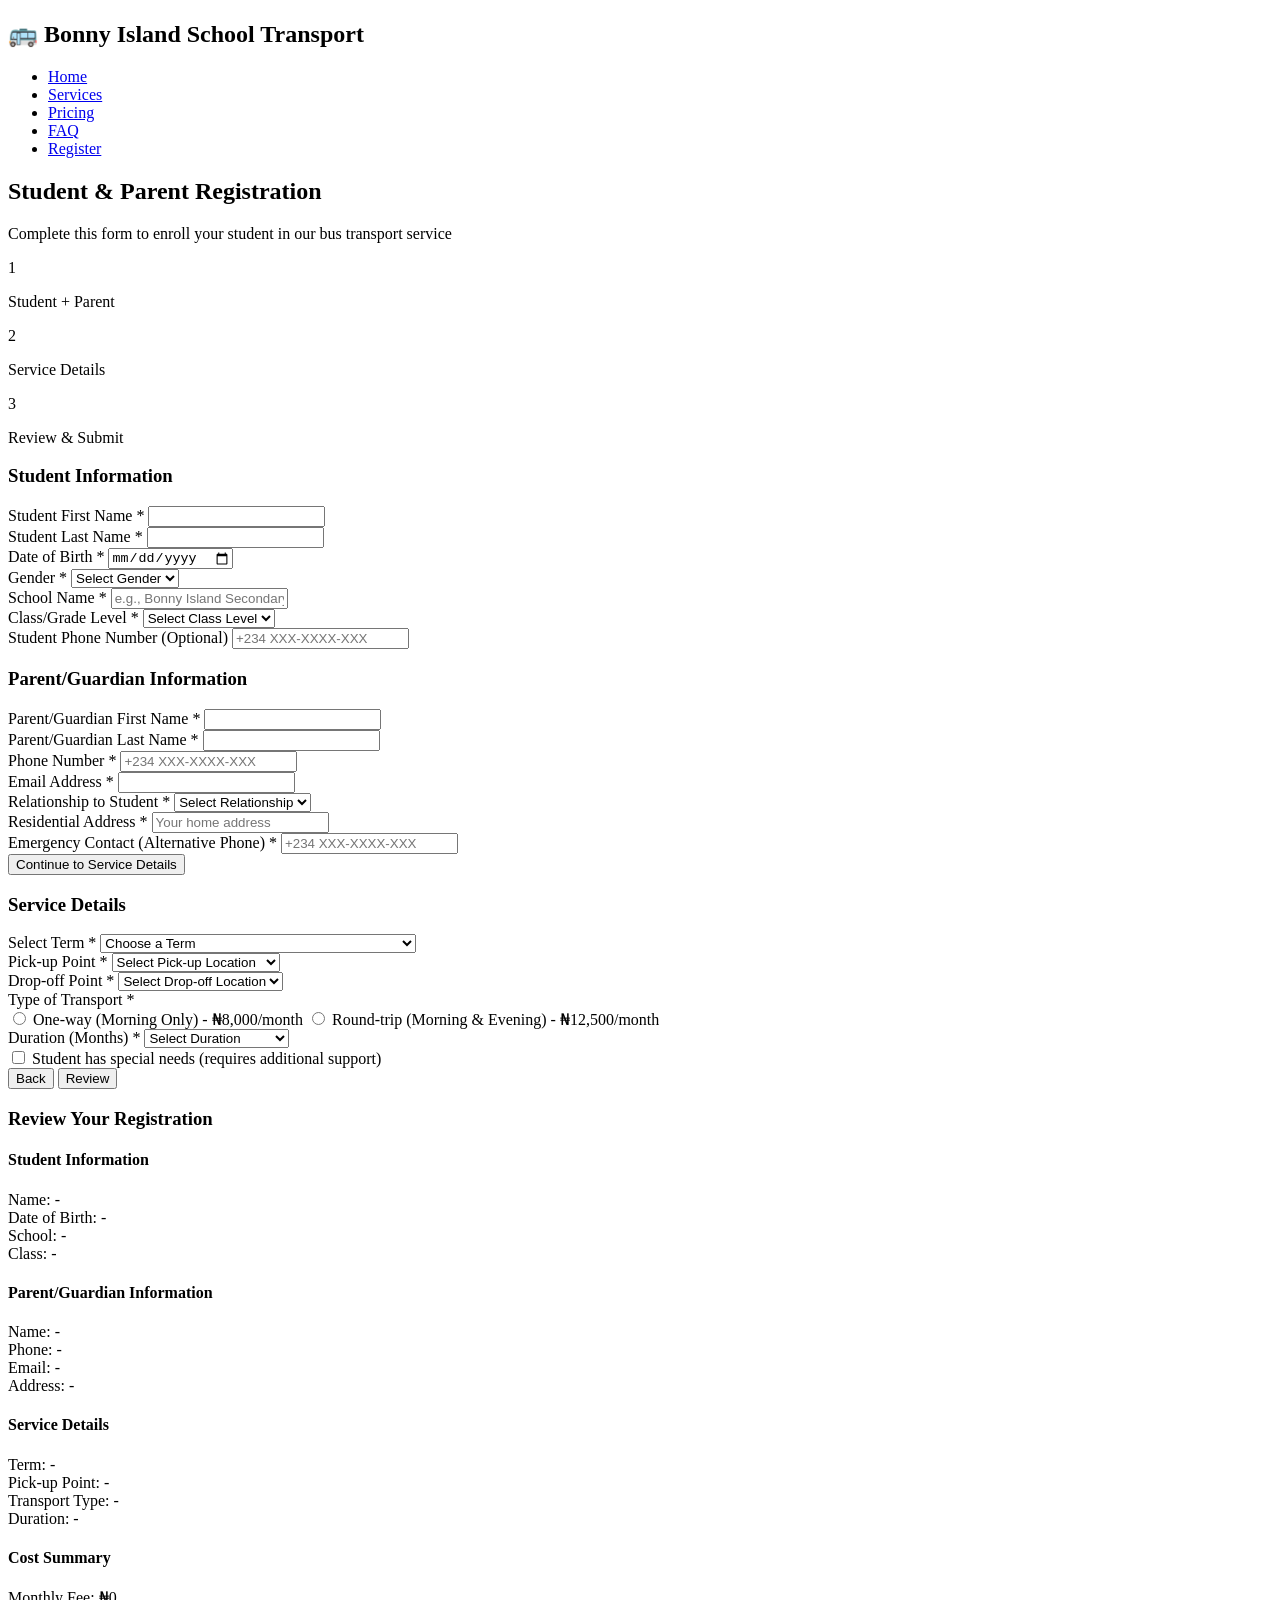
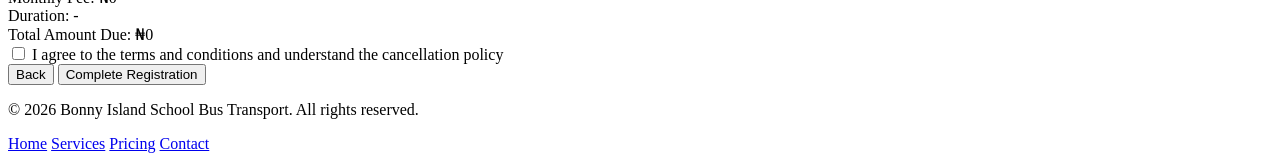
==== registration.html @ a9918b5a "main" ====
<!DOCTYPE html>
<html lang="en">
<head>
    <meta charset="UTF-8">
    <meta name="viewport" content="width=device-width, initial-scale=1.0">
    <title>Student & Parent Registration - Bonny Island School Bus Transport</title>
    <link rel="stylesheet" href="styles.css">
</head>
<body>
    <!-- Navigation Bar -->
    <nav class="navbar">
        <div class="container">
            <div class="navbar-brand">
                <h1>🚌 Bonny Island School Transport</h1>
            </div>
            <ul class="nav-menu">
                <li><a href="index.html" class="nav-link">Home</a></li>
                <li><a href="index.html#services" class="nav-link">Services</a></li>
                <li><a href="index.html#pricing" class="nav-link">Pricing</a></li>
                <li><a href="index.html#faq" class="nav-link">FAQ</a></li>
                <li><a href="#registration" class="nav-link btn-register active">Register</a></li>
            </ul>
            <div class="hamburger">
                <span></span>
                <span></span>
                <span></span>
            </div>
        </div>
    </nav>

    <!-- Registration Section -->
    <section id="registration" class="registration">
        <div class="container">
            <div class="registration-header">
                <h2>Student & Parent Registration</h2>
                <p>Complete this form to enroll your student in our bus transport service</p>
            </div>

            <div class="registration-form-container">
                <form class="registration-form" id="registrationForm" onsubmit="handleSubmit(event)">
                    <!-- Progress Indicator -->
                    <div class="form-progress">
                        <div class="progress-step active" data-step="1">
                            <span>1</span>
                            <p>Student + Parent</p>
                        </div>
                        <div class="progress-step" data-step="2">
                            <span>2</span>
                            <p>Service Details</p>
                        </div>
                        <div class="progress-step" data-step="3">
                            <span>3</span>
                            <p>Review & Submit</p>
                        </div>
                    </div>

                    <!-- Step 1: Student & Parent Information -->
                    <div class="form-step active" data-step="1">
                        <h3>Student Information</h3>
                        
                        <div class="form-group">
                            <label for="studentFirstName">Student First Name *</label>
                            <input type="text" id="studentFirstName" name="studentFirstName" required>
                        </div>

                        <div class="form-group">
                            <label for="studentLastName">Student Last Name *</label>
                            <input type="text" id="studentLastName" name="studentLastName" required>
                        </div>

                        <div class="form-row">
                            <div class="form-group">
                                <label for="dob">Date of Birth *</label>
                                <input type="date" id="dob" name="dob" required>
                            </div>
                            <div class="form-group">
                                <label for="gender">Gender *</label>
                                <select id="gender" name="gender" required>
                                    <option value="">Select Gender</option>
                                    <option value="Male">Male</option>
                                    <option value="Female">Female</option>
                                </select>
                            </div>
                        </div>

                        <div class="form-group">
                            <label for="school">School Name *</label>
                            <input type="text" id="school" name="school" placeholder="e.g., Bonny Island Secondary School" required>
                        </div>

                        <div class="form-group">
                            <label for="classLevel">Class/Grade Level *</label>
                            <select id="classLevel" name="classLevel" required>
                                <option value="">Select Class Level</option>
                                <option value="JSS1">JSS1</option>
                                <option value="JSS2">JSS2</option>
                                <option value="JSS3">JSS3</option>
                                <option value="SS1">SS1</option>
                                <option value="SS2">SS2</option>
                                <option value="SS3">SS3</option>
                                <option value="Primary 1">Primary 1</option>
                                <option value="Primary 2">Primary 2</option>
                                <option value="Primary 3">Primary 3</option>
                                <option value="Primary 4">Primary 4</option>
                                <option value="Primary 5">Primary 5</option>
                                <option value="Primary 6">Primary 6</option>
                            </select>
                        </div>

                        <div class="form-group">
                            <label for="studentPhone">Student Phone Number (Optional)</label>
                            <input type="tel" id="studentPhone" name="studentPhone" placeholder="+234 XXX-XXXX-XXX">
                        </div>

                        <h3>Parent/Guardian Information</h3>

                        <div class="form-group">
                            <label for="parentFirstName">Parent/Guardian First Name *</label>
                            <input type="text" id="parentFirstName" name="parentFirstName" required>
                        </div>

                        <div class="form-group">
                            <label for="parentLastName">Parent/Guardian Last Name *</label>
                            <input type="text" id="parentLastName" name="parentLastName" required>
                        </div>

                        <div class="form-row">
                            <div class="form-group">
                                <label for="parentPhone">Phone Number *</label>
                                <input type="tel" id="parentPhone" name="parentPhone" placeholder="+234 XXX-XXXX-XXX" required>
                            </div>
                            <div class="form-group">
                                <label for="parentEmail">Email Address *</label>
                                <input type="email" id="parentEmail" name="parentEmail" required>
                            </div>
                        </div>

                        <div class="form-group">
                            <label for="relationship">Relationship to Student *</label>
                            <select id="relationship" name="relationship" required>
                                <option value="">Select Relationship</option>
                                <option value="Father">Father</option>
                                <option value="Mother">Mother</option>
                                <option value="Guardian">Guardian</option>
                                <option value="Other">Other</option>
                            </select>
                        </div>

                        <div class="form-group">
                            <label for="parentAddress">Residential Address *</label>
                            <input type="text" id="parentAddress" name="parentAddress" placeholder="Your home address" required>
                        </div>

                        <div class="form-group">
                            <label for="emergencyContact">Emergency Contact (Alternative Phone) *</label>
                            <input type="tel" id="emergencyContact" name="emergencyContact" placeholder="+234 XXX-XXXX-XXX" required>
                        </div>

                        <div class="form-actions">
                            <button type="button" class="btn btn-primary" onclick="goToStep(2)">Continue to Service Details</button>
                        </div>
                    </div>

                    <!-- Step 2: Service Details -->
                    <div class="form-step active" data-step="2">
                        <h3>Service Details</h3>

                        <div class="form-group">
                            <label for="term">Select Term *</label>
                            <select id="term" name="term" required onchange="updateTermPrice()">
                                <option value="">Choose a Term</option>
                                <option value="Term 1">Term 1 (January - March) - ₦12,500/month</option>
                                <option value="Term 2">Term 2 (April - July) - ₦12,500/month</option>
                                <option value="Term 3">Term 3 (September - December) - ₦12,500/month</option>
                            </select>
                        </div>

                        <div class="form-group">
                            <label for="pickupPoint">Pick-up Point *</label>
                            <select id="pickupPoint" name="pickupPoint" required>
                                <option value="">Select Pick-up Location</option>
                                <option value="Central Bonny">Central Bonny - 6:30 AM</option>
                                <option value="East Bonny">East Bonny - 6:45 AM</option>
                                <option value="West Bonny">West Bonny - 7:00 AM</option>
                                <option value="North Bonny">North Bonny - 6:15 AM</option>
                                <option value="South Bonny">South Bonny - 7:15 AM</option>
                            </select>
                        </div>

                        <div class="form-group">
                            <label for="dropoffPoint">Drop-off Point *</label>
                            <select id="dropoffPoint" name="dropoffPoint" required>
                                <option value="">Select Drop-off Location</option>
                                <option value="School Main Gate">School Main Gate</option>
                                <option value="School Entrance A">School Entrance A</option>
                                <option value="School Entrance B">School Entrance B</option>
                            </select>
                        </div>

                        <div class="form-group">
                            <label for="transportType">Type of Transport *</label>
                            <div class="radio-group">
                                <label class="radio-label">
                                    <input type="radio" name="transportType" value="One-way (Morning)" required>
                                    One-way (Morning Only) - ₦8,000/month
                                </label>
                                <label class="radio-label">
                                    <input type="radio" name="transportType" value="Round-trip (Morning & Evening)" required>
                                    Round-trip (Morning & Evening) - ₦12,500/month
                                </label>
                            </div>
                        </div>

                        <div class="form-group">
                            <label for="month">Duration (Months) *</label>
                            <select id="month" name="month" required>
                                <option value="">Select Duration</option>
                                <option value="1">1 Month</option>
                                <option value="2">2 Months</option>
                                <option value="3">3 Months</option>
                                <option value="4">4 Months (Full Term)</option>
                            </select>
                        </div>

                        <div class="form-group">
                            <label class="checkbox-label">
                                <input type="checkbox" name="hasDisability" id="hasDisability" onchange="toggleDisabilityField()">
                                Student has special needs (requires additional support)
                            </label>
                        </div>

                        <div class="form-group" id="disabilityField" style="display:none;">
                            <label for="disabilityDetails">Please describe special needs:</label>
                            <textarea id="disabilityDetails" name="disabilityDetails" rows="3" placeholder="Briefly describe any special requirements..."></textarea>
                        </div>

                        <div class="form-actions">
                            <button type="button" class="btn btn-secondary" onclick="goToStep(1)">Back</button>
                            <button type="button" class="btn btn-primary" onclick="goToStep(3)">Review</button>
                        </div>
                    </div>

                    <!-- Step 3: Review & Submit -->
                    <div class="form-step" data-step="3">
                        <h3>Review Your Registration</h3>

                        <div class="review-section">
                            <h4>Student Information</h4>
                            <div class="review-grid">
                                <div class="review-item">
                                    <span class="label">Name:</span>
                                    <span id="reviewStudentName" class="value">-</span>
                                </div>
                                <div class="review-item">
                                    <span class="label">Date of Birth:</span>
                                    <span id="reviewDOB" class="value">-</span>
                                </div>
                                <div class="review-item">
                                    <span class="label">School:</span>
                                    <span id="reviewSchool" class="value">-</span>
                                </div>
                                <div class="review-item">
                                    <span class="label">Class:</span>
                                    <span id="reviewClass" class="value">-</span>
                                </div>
                            </div>
                        </div>

                        <div class="review-section">
                            <h4>Parent/Guardian Information</h4>
                            <div class="review-grid">
                                <div class="review-item">
                                    <span class="label">Name:</span>
                                    <span id="reviewParentName" class="value">-</span>
                                </div>
                                <div class="review-item">
                                    <span class="label">Phone:</span>
                                    <span id="reviewParentPhone" class="value">-</span>
                                </div>
                                <div class="review-item">
                                    <span class="label">Email:</span>
                                    <span id="reviewParentEmail" class="value">-</span>
                                </div>
                                <div class="review-item">
                                    <span class="label">Address:</span>
                                    <span id="reviewParentAddress" class="value">-</span>
                                </div>
                            </div>
                        </div>

                        <div class="review-section">
                            <h4>Service Details</h4>
                            <div class="review-grid">
                                <div class="review-item">
                                    <span class="label">Term:</span>
                                    <span id="reviewTerm" class="value">-</span>
                                </div>
                                <div class="review-item">
                                    <span class="label">Pick-up Point:</span>
                                    <span id="reviewPickup" class="value">-</span>
                                </div>
                                <div class="review-item">
                                    <span class="label">Transport Type:</span>
                                    <span id="reviewTransport" class="value">-</span>
                                </div>
                                <div class="review-item">
                                    <span class="label">Duration:</span>
                                    <span id="reviewDuration" class="value">-</span>
                                </div>
                            </div>
                        </div>

                        <div class="review-section cost-summary">
                            <h4>Cost Summary</h4>
                            <div class="cost-breakdown">
                                <div class="cost-item">
                                    <span>Monthly Fee:</span>
                                    <span id="monthlyFee">₦0</span>
                                </div>
                                <div class="cost-item">
                                    <span>Duration:</span>
                                    <span id="durationDisplay">-</span>
                                </div>
                                <div class="cost-item total">
                                    <span>Total Amount Due:</span>
                                    <span id="totalAmount">₦0</span>
                                </div>
                            </div>
                        </div>

                        <div class="form-group">
                            <label class="checkbox-label">
                                <input type="checkbox" name="agreeTerms" required>
                                I agree to the terms and conditions and understand the cancellation policy
                            </label>
                        </div>

                        <div class="form-actions">
                            <button type="button" class="btn btn-secondary" onclick="goToStep(3)">Back</button>
                            <button type="submit" class="btn btn-primary btn-submit">Complete Registration</button>
                        </div>
                    </div>
                </form>
            </div>
        </div>
    </section>

    <!-- Footer -->
    <footer class="footer">
        <div class="container">
            <p>&copy; 2026 Bonny Island School Bus Transport. All rights reserved.</p>
            <div class="footer-links">
                <a href="index.html">Home</a>
                <a href="index.html#services">Services</a>
                <a href="index.html#pricing">Pricing</a>
                <a href="index.html#contact">Contact</a>
            </div>
        </div>
    </footer>

    <script src="script.js"></script>
</body>
</html>
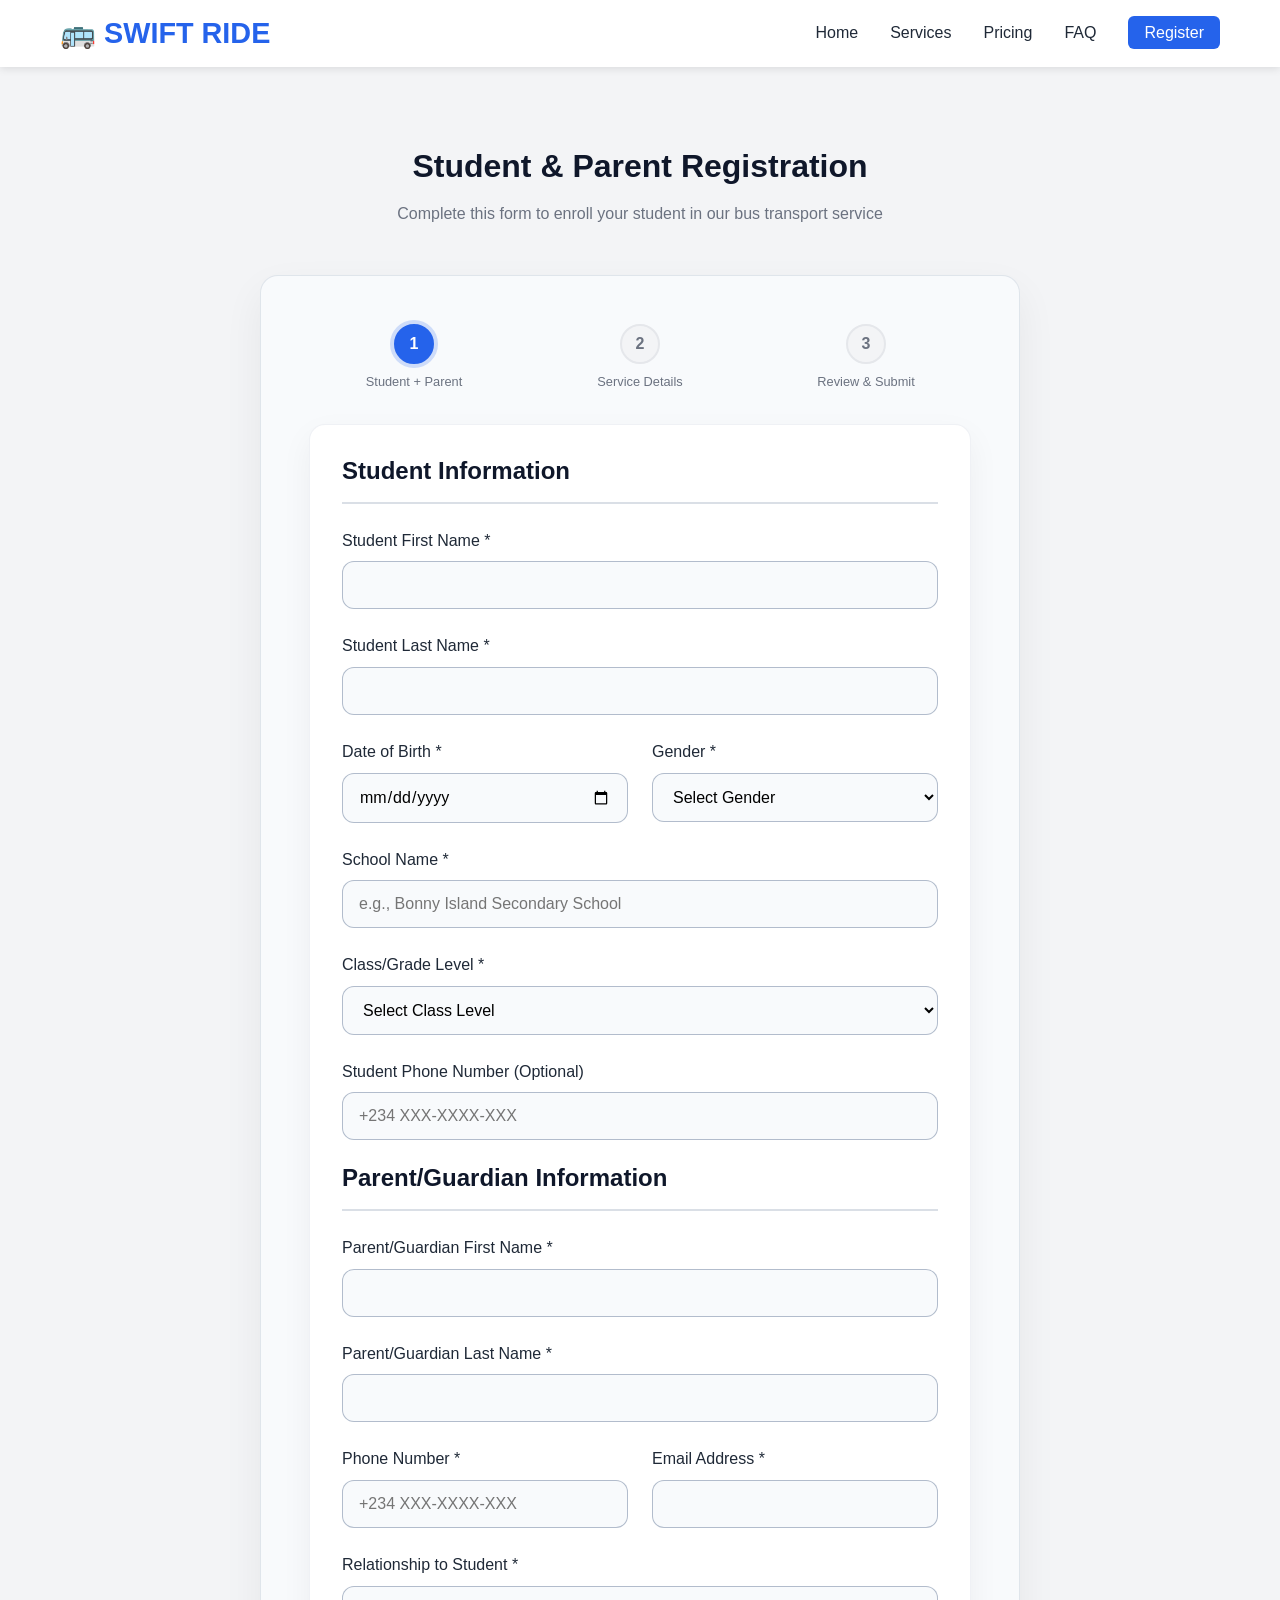
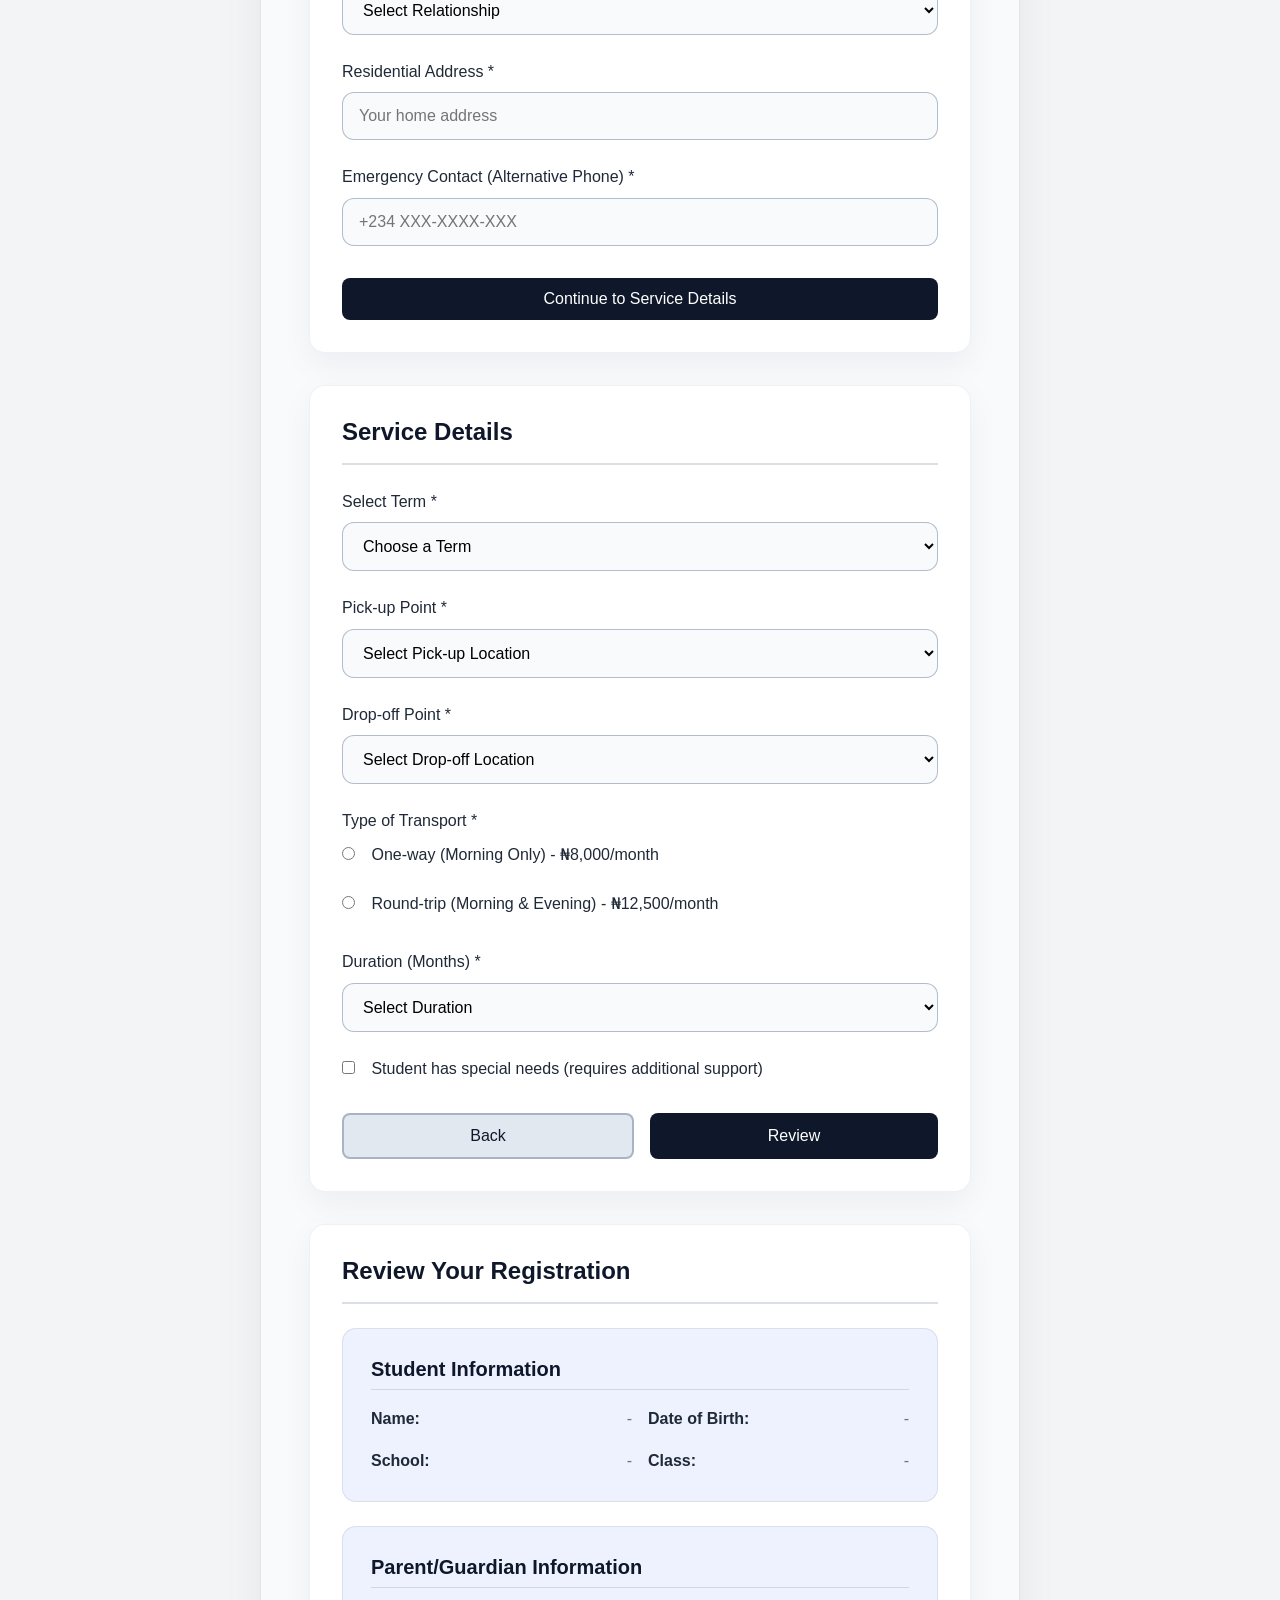
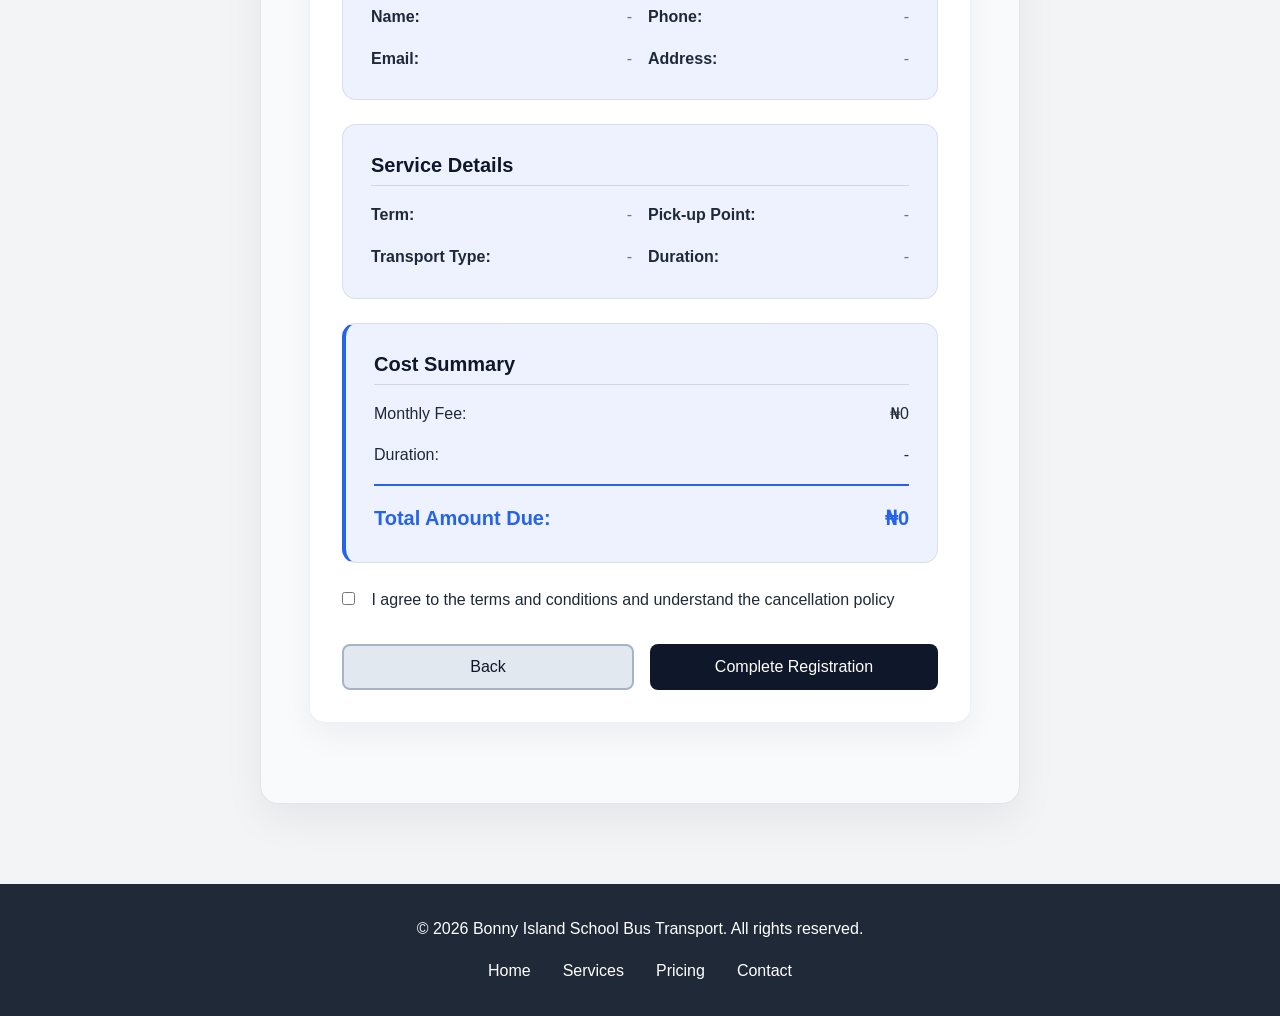
==== commit af67bece: "Change school transport name to SWIFT RIDE" ====
--- a/registration.html
+++ b/registration.html
@@ -11,7 +11,7 @@
     <nav class="navbar">
         <div class="container">
             <div class="navbar-brand">
-                <h1>🚌 Bonny Island School Transport</h1>
+                <h1>🚌 SWIFT RIDE</h1>
             </div>
             <ul class="nav-menu">
                 <li><a href="index.html" class="nav-link">Home</a></li>
--- a/styles.css
+++ b/styles.css
@@ -0,0 +1,1012 @@
+/* ============================================
+   GENERAL STYLES
+   ============================================ */
+
+* {
+    margin: 0;
+    padding: 0;
+    box-sizing: border-box;
+}
+
+:root {
+    --primary-color: #2563eb;
+    --secondary-color: #1e40af;
+    --accent-color: #f59e0b;
+    --light-bg: #f3f4f6;
+    --dark-text: #1f2937;
+    --light-text: #6b7280;
+    --border-color: #e5e7eb;
+    --success-color: #10b981;
+    --error-color: #ef4444;
+}
+
+html {
+    scroll-behavior: smooth;
+}
+
+body {
+    font-family: 'Segoe UI', Tahoma, Geneva, Verdana, sans-serif;
+    line-height: 1.6;
+    color: var(--dark-text);
+    background-color: #fff;
+}
+
+.container {
+    max-width: 1200px;
+    margin: 0 auto;
+    padding: 0 20px;
+}
+
+/* ============================================
+   TYPOGRAPHY
+   ============================================ */
+
+h1, h2, h3, h4, h5, h6 {
+    font-weight: 600;
+    line-height: 1.2;
+    margin-bottom: 1rem;
+}
+
+h1 {
+    font-size: 2.5rem;
+}
+
+h2 {
+    font-size: 2rem;
+}
+
+h3 {
+    font-size: 1.5rem;
+}
+
+h4 {
+    font-size: 1.25rem;
+}
+
+p {
+    margin-bottom: 1rem;
+    color: var(--light-text);
+}
+
+/* ============================================
+   BUTTONS
+   ============================================ */
+
+.btn {
+    display: inline-block;
+    padding: 12px 28px;
+    border: none;
+    border-radius: 8px;
+    font-size: 1rem;
+    font-weight: 500;
+    cursor: pointer;
+    transition: all 0.3s ease;
+    text-decoration: none;
+    text-align: center;
+}
+
+.btn-primary {
+    background-color: var(--primary-color);
+    color: white;
+}
+
+.btn-primary:hover {
+    background-color: var(--secondary-color);
+    transform: translateY(-2px);
+    box-shadow: 0 4px 12px rgba(37, 99, 235, 0.3);
+}
+
+.btn-secondary {
+    background-color: var(--light-bg);
+    color: var(--dark-text);
+    border: 2px solid var(--border-color);
+}
+
+.btn-secondary:hover {
+    background-color: var(--border-color);
+    transform: translateY(-2px);
+}
+
+.btn-register-now {
+    width: 100%;
+    padding: 14px;
+}
+
+.btn-submit {
+    width: 100%;
+}
+
+/* ============================================
+   NAVIGATION
+   ============================================ */
+
+.navbar {
+    background-color: white;
+    box-shadow: 0 2px 8px rgba(0, 0, 0, 0.1);
+    position: sticky;
+    top: 0;
+    z-index: 100;
+}
+
+.navbar .container {
+    display: flex;
+    justify-content: space-between;
+    align-items: center;
+    padding: 1rem 20px;
+}
+
+.navbar-brand h1 {
+    font-size: 1.8rem;
+    margin: 0;
+    color: var(--primary-color);
+}
+
+.nav-menu {
+    display: flex;
+    list-style: none;
+    gap: 2rem;
+    align-items: center;
+}
+
+.nav-link {
+    text-decoration: none;
+    color: var(--dark-text);
+    font-weight: 500;
+    transition: color 0.3s ease;
+}
+
+.nav-link:hover,
+.nav-link.active {
+    color: var(--primary-color);
+}
+
+.nav-link.btn-register {
+    background-color: var(--primary-color);
+    color: white;
+    padding: 8px 16px;
+    border-radius: 6px;
+}
+
+.nav-link.btn-register:hover {
+    background-color: var(--secondary-color);
+}
+
+.hamburger {
+    display: none;
+    flex-direction: column;
+    cursor: pointer;
+}
+
+.hamburger span {
+    width: 25px;
+    height: 3px;
+    background-color: var(--dark-text);
+    margin: 5px 0;
+    transition: 0.3s;
+}
+
+/* ============================================
+   HERO SECTION
+   ============================================ */
+
+.hero {
+    background: linear-gradient(135deg, var(--primary-color) 0%, var(--secondary-color) 100%);
+    color: white;
+    padding: 80px 20px;
+}
+
+.hero .container {
+    display: grid;
+    grid-template-columns: 1fr 1fr;
+    gap: 3rem;
+    align-items: center;
+}
+
+.hero-content h2 {
+    font-size: 3rem;
+    margin-bottom: 1rem;
+    color: white;
+}
+
+.hero-content p {
+    font-size: 1.2rem;
+    margin-bottom: 2rem;
+    color: rgba(255, 255, 255, 0.9);
+}
+
+.hero-buttons {
+    display: flex;
+    gap: 1rem;
+}
+
+.hero .btn {
+    padding: 14px 32px;
+}
+
+.hero .btn-primary {
+    background-color: white;
+    color: var(--primary-color);
+}
+
+.hero .btn-primary:hover {
+    background-color: var(--light-bg);
+}
+
+.hero .btn-secondary {
+    background-color: transparent;
+    color: white;
+    border: 2px solid white;
+}
+
+.hero .btn-secondary:hover {
+    background-color: rgba(255, 255, 255, 0.1);
+}
+
+.bus-illustration {
+    font-size: 10rem;
+    text-align: center;
+    animation: float 3s ease-in-out infinite;
+}
+
+@keyframes float {
+    0%, 100% { transform: translateY(0); }
+    50% { transform: translateY(-20px); }
+}
+
+.hero-image {
+    display: flex;
+    justify-content: center;
+}
+
+/* ============================================
+   SECTION STYLES
+   ============================================ */
+
+.section-title {
+    text-align: center;
+    font-size: 2.5rem;
+    margin-bottom: 0.5rem;
+    color: var(--dark-text);
+}
+
+.pricing-subtitle {
+    text-align: center;
+    color: var(--light-text);
+    margin-bottom: 3rem;
+}
+
+section {
+    padding: 80px 20px;
+}
+
+/* ============================================
+   SERVICES SECTION
+   ============================================ */
+
+.services {
+    background-color: var(--light-bg);
+}
+
+.services-grid {
+    display: grid;
+    grid-template-columns: repeat(auto-fit, minmax(300px, 1fr));
+    gap: 2rem;
+}
+
+.service-card {
+    background-color: white;
+    padding: 2rem;
+    border-radius: 12px;
+    box-shadow: 0 2px 8px rgba(0, 0, 0, 0.08);
+    transition: all 0.3s ease;
+    text-align: center;
+}
+
+.service-card:hover {
+    transform: translateY(-8px);
+    box-shadow: 0 8px 24px rgba(0, 0, 0, 0.12);
+}
+
+.service-icon {
+    font-size: 3rem;
+    margin-bottom: 1rem;
+}
+
+.service-card h3 {
+    color: var(--dark-text);
+    margin-bottom: 0.5rem;
+}
+
+.service-card p {
+    font-size: 0.95rem;
+    color: var(--light-text);
+}
+
+/* ============================================
+   PRICING SECTION
+   ============================================ */
+
+.pricing {
+    background-color: white;
+}
+
+.pricing-grid {
+    display: grid;
+    grid-template-columns: repeat(auto-fit, minmax(300px, 1fr));
+    gap: 2rem;
+    margin-bottom: 4rem;
+}
+
+.price-card {
+    background-color: white;
+    border: 2px solid var(--border-color);
+    border-radius: 12px;
+    padding: 2rem;
+    text-align: center;
+    transition: all 0.3s ease;
+    position: relative;
+}
+
+.price-card:hover {
+    transform: translateY(-8px);
+    box-shadow: 0 12px 32px rgba(37, 99, 235, 0.15);
+}
+
+.price-card.featured {
+    border-color: var(--primary-color);
+    border-width: 3px;
+    transform: scale(1.05);
+}
+
+.term-badge {
+    display: inline-block;
+    background-color: var(--accent-color);
+    color: white;
+    padding: 0.5rem 1rem;
+    border-radius: 20px;
+    font-size: 0.85rem;
+    font-weight: 600;
+    margin-bottom: 1rem;
+}
+
+.featured-badge {
+    background-color: var(--primary-color);
+    box-shadow: 0 4px 12px rgba(37, 99, 235, 0.3);
+}
+
+.price-card h3 {
+    font-size: 1.2rem;
+    margin-bottom: 1rem;
+    color: var(--dark-text);
+}
+
+.price {
+    font-size: 2.5rem;
+    font-weight: 700;
+    color: var(--primary-color);
+    margin-bottom: 0.5rem;
+}
+
+.price-period {
+    color: var(--light-text);
+    margin-bottom: 1.5rem;
+    font-size: 0.95rem;
+}
+
+.price-features {
+    list-style: none;
+    margin-bottom: 2rem;
+    text-align: left;
+}
+
+.price-features li {
+    padding: 0.5rem 0;
+    color: var(--light-text);
+    border-bottom: 1px solid var(--border-color);
+}
+
+.price-features li:last-child {
+    border-bottom: none;
+}
+
+.payment-options {
+    background-color: var(--light-bg);
+    padding: 3rem;
+    border-radius: 12px;
+    margin-top: 3rem;
+}
+
+.payment-options h3 {
+    text-align: center;
+    margin-bottom: 2rem;
+}
+
+.payment-grid {
+    display: grid;
+    grid-template-columns: repeat(auto-fit, minmax(250px, 1fr));
+    gap: 2rem;
+}
+
+.payment-method {
+    background-color: white;
+    padding: 1.5rem;
+    border-radius: 8px;
+    text-align: center;
+    box-shadow: 0 2px 4px rgba(0, 0, 0, 0.05);
+}
+
+.payment-method h4 {
+    color: var(--primary-color);
+    margin-bottom: 0.5rem;
+}
+
+/* ============================================
+   FAQ SECTION
+   ============================================ */
+
+.faq {
+    background-color: var(--light-bg);
+}
+
+.faq-grid {
+    display: grid;
+    grid-template-columns: repeat(auto-fit, minmax(300px, 1fr));
+    gap: 2rem;
+}
+
+.faq-item {
+    background-color: white;
+    padding: 1.5rem;
+    border-radius: 8px;
+    border-left: 4px solid var(--primary-color);
+}
+
+.faq-item h3 {
+    color: var(--primary-color);
+    margin-bottom: 0.75rem;
+    font-size: 1.1rem;
+}
+
+.faq-item p {
+    color: var(--light-text);
+    font-size: 0.95rem;
+}
+
+/* ============================================
+   CONTACT SECTION
+   ============================================ */
+
+.contact {
+    background-color: white;
+}
+
+.contact-grid {
+    display: grid;
+    grid-template-columns: repeat(auto-fit, minmax(250px, 1fr));
+    gap: 2rem;
+    margin-bottom: 3rem;
+}
+
+.contact-item {
+    text-align: center;
+    padding: 2rem;
+    background-color: var(--light-bg);
+    border-radius: 8px;
+}
+
+.contact-item h3 {
+    color: var(--primary-color);
+    margin-bottom: 0.5rem;
+}
+
+.quick-form {
+    background-color: var(--light-bg);
+    padding: 2rem;
+    border-radius: 8px;
+    max-width: 600px;
+    margin: 0 auto;
+}
+
+.quick-form form {
+    display: flex;
+    flex-direction: column;
+    gap: 1rem;
+}
+
+.quick-form input,
+.quick-form textarea {
+    padding: 12px;
+    border: 1px solid var(--border-color);
+    border-radius: 6px;
+    font-family: inherit;
+    font-size: 1rem;
+}
+
+.quick-form textarea {
+    resize: vertical;
+}
+
+/* ============================================
+   REGISTRATION SECTION
+   ============================================ */
+
+.registration {
+    background-color: var(--light-bg);
+    min-height: 100vh;
+}
+
+.registration-header {
+    text-align: center;
+    margin-bottom: 3rem;
+}
+
+.registration-header h2 {
+    color: #0f172a;
+}
+
+.registration-form-container {
+    max-width: 760px;
+    margin: 0 auto;
+    background-color: #f8fafc;
+    padding: 3rem;
+    border-radius: 18px;
+    border: 1px solid rgba(148, 163, 184, 0.25);
+    box-shadow: 0 16px 40px rgba(15, 23, 42, 0.06);
+}
+
+.form-progress {
+    display: flex;
+    justify-content: space-between;
+    margin-bottom: 2rem;
+    gap: 1rem;
+    flex-wrap: wrap;
+}
+
+.progress-step {
+    display: flex;
+    flex-direction: column;
+    align-items: center;
+    color: var(--light-text);
+    flex: 1;
+    position: relative;
+}
+
+.progress-step:not(:last-child)::after {
+    content: '';
+    position: absolute;
+    top: 20px;
+    left: 50%;
+    width: 100%;
+    height: 2px;
+    background-color: var(--border-color);
+    z-index: -1;
+}
+
+.progress-step span {
+    width: 40px;
+    height: 40px;
+    border-radius: 50%;
+    background-color: var(--light-bg);
+    border: 2px solid var(--border-color);
+    display: flex;
+    align-items: center;
+    justify-content: center;
+    font-weight: 600;
+    margin-bottom: 0.5rem;
+    transition: all 0.3s ease;
+}
+
+.progress-step.active span {
+    background-color: var(--primary-color);
+    color: white;
+    border-color: var(--primary-color);
+    box-shadow: 0 0 0 4px rgba(37, 99, 235, 0.2);
+}
+
+.progress-step.active,
+.progress-step.completed {
+    color: var(--primary-color);
+}
+
+.progress-step.completed span {
+    background-color: var(--success-color);
+    border-color: var(--success-color);
+    color: white;
+}
+
+.progress-step p {
+    font-size: 0.8rem;
+    margin: 0;
+}
+
+.form-step {
+    display: block;
+    margin-bottom: 2rem;
+    padding: 2rem;
+    background-color: white;
+    border: 1px solid rgba(148, 163, 184, 0.15);
+    border-radius: 16px;
+    box-shadow: 0 12px 32px rgba(15, 23, 42, 0.05);
+}
+
+.form-step.active {
+    display: block;
+    animation: fadeIn 0.3s ease;
+}
+
+@keyframes fadeIn {
+    from { opacity: 0; }
+    to { opacity: 1; }
+}
+
+.form-step h3 {
+    color: #0f172a;
+    margin-bottom: 1.5rem;
+    border-bottom: 2px solid rgba(148, 163, 184, 0.35);
+    padding-bottom: 1rem;
+}
+
+.form-group {
+    margin-bottom: 1.5rem;
+}
+
+.form-group label {
+    display: block;
+    margin-bottom: 0.5rem;
+    font-weight: 500;
+    color: var(--dark-text);
+}
+
+.form-group input,
+.form-group select,
+.form-group textarea {
+    width: 100%;
+    padding: 14px 16px;
+    border: 1px solid rgba(148, 163, 184, 0.7);
+    border-radius: 12px;
+    font-family: inherit;
+    font-size: 1rem;
+    transition: border-color 0.3s ease, box-shadow 0.3s ease;
+    background-color: #f8fafc;
+}
+
+.form-group input:focus,
+.form-group select:focus,
+.form-group textarea:focus {
+    outline: none;
+    border-color: #0f172a;
+    box-shadow: 0 0 0 4px rgba(15, 23, 42, 0.08);
+}
+
+.form-group textarea {
+    resize: vertical;
+}
+
+.form-row {
+    display: grid;
+    grid-template-columns: 1fr 1fr;
+    gap: 1.5rem;
+}
+
+.radio-group {
+    display: flex;
+    flex-direction: column;
+    gap: 1rem;
+}
+
+.radio-label,
+.checkbox-label {
+    display: flex;
+    align-items: center;
+    cursor: pointer;
+    font-weight: normal;
+}
+
+.radio-label input[type="radio"],
+.checkbox-label input[type="checkbox"] {
+    width: auto;
+    margin-right: 0.75rem;
+    cursor: pointer;
+}
+
+.form-actions {
+    display: flex;
+    gap: 1rem;
+    margin-top: 2rem;
+    flex-wrap: wrap;
+}
+
+.form-actions .btn {
+    flex: 1;
+    min-width: 150px;
+}
+
+.form-actions .btn-primary {
+    background-color: #0f172a;
+    color: white;
+}
+
+.form-actions .btn-primary:hover {
+    background-color: #111827;
+}
+
+.form-actions .btn-secondary {
+    background-color: #e2e8f0;
+    color: #0f172a;
+    border-color: rgba(148, 163, 184, 0.75);
+}
+
+.form-actions .btn-secondary:hover {
+    background-color: #cbd5e1;
+}
+
+.review-section {
+    background-color: #eef2ff;
+    padding: 1.75rem;
+    border-radius: 14px;
+    margin-bottom: 1.5rem;
+    border: 1px solid rgba(148, 163, 184, 0.25);
+}
+
+.review-section h4 {
+    color: #0f172a;
+    margin-bottom: 1rem;
+    border-bottom: 1px solid rgba(148, 163, 184, 0.35);
+    padding-bottom: 0.5rem;
+}
+
+.review-grid {
+    display: grid;
+    grid-template-columns: 1fr 1fr;
+    gap: 1rem;
+}
+
+.review-item {
+    display: flex;
+    justify-content: space-between;
+}
+
+.review-item .label {
+    font-weight: 600;
+    color: var(--dark-text);
+}
+
+.review-item .value {
+    color: var(--light-text);
+}
+
+.cost-summary {
+    background-color: linear-gradient(135deg, rgba(37, 99, 235, 0.1) 0%, rgba(37, 99, 235, 0.05) 100%);
+    border-left: 4px solid var(--primary-color);
+}
+
+.cost-breakdown {
+    display: flex;
+    flex-direction: column;
+    gap: 1rem;
+}
+
+.cost-item {
+    display: flex;
+    justify-content: space-between;
+    font-size: 1rem;
+}
+
+.cost-item.total {
+    border-top: 2px solid var(--primary-color);
+    padding-top: 1rem;
+    font-size: 1.25rem;
+    font-weight: 700;
+    color: var(--primary-color);
+}
+
+/* ============================================
+   FOOTER
+   ============================================ */
+
+.footer {
+    background-color: var(--dark-text);
+    color: white;
+    padding: 2rem;
+    text-align: center;
+}
+
+.footer p {
+    margin-bottom: 1rem;
+    color: white;
+}
+
+.footer-links {
+    display: flex;
+    justify-content: center;
+    gap: 2rem;
+    flex-wrap: wrap;
+}
+
+.footer-links a {
+    color: white;
+    text-decoration: none;
+    transition: color 0.3s ease;
+}
+
+.footer-links a:hover {
+    color: var(--primary-color);
+}
+
+/* ============================================
+   RESPONSIVE DESIGN
+   ============================================ */
+
+@media (max-width: 768px) {
+    .navbar .container {
+        padding: 1rem 20px;
+    }
+
+    .navbar-brand h1 {
+        font-size: 1.3rem;
+    }
+
+    .nav-menu {
+        display: none;
+        position: absolute;
+        top: 70px;
+        left: 0;
+        right: 0;
+        background-color: white;
+        flex-direction: column;
+        gap: 1rem;
+        padding: 1rem;
+        box-shadow: 0 4px 8px rgba(0, 0, 0, 0.1);
+    }
+
+    .nav-menu.active {
+        display: flex;
+    }
+
+    .hamburger {
+        display: flex;
+    }
+
+    h1 {
+        font-size: 1.8rem;
+    }
+
+    h2 {
+        font-size: 1.5rem;
+    }
+
+    h3 {
+        font-size: 1.2rem;
+    }
+
+    .section-title {
+        font-size: 1.8rem;
+    }
+
+    .hero .container {
+        grid-template-columns: 1fr;
+    }
+
+    .hero-content h2 {
+        font-size: 2rem;
+    }
+
+    .hero-content p {
+        font-size: 1rem;
+    }
+
+    .hero-buttons {
+        flex-direction: column;
+    }
+
+    .hero-buttons .btn {
+        width: 100%;
+    }
+
+    .bus-illustration {
+        font-size: 6rem;
+    }
+
+    .services-grid,
+    .pricing-grid,
+    .faq-grid,
+    .contact-grid,
+    .payment-grid {
+        grid-template-columns: 1fr;
+    }
+
+    .price-card.featured {
+        transform: scale(1);
+    }
+
+    .form-row {
+        grid-template-columns: 1fr;
+    }
+
+    .form-progress {
+        flex-wrap: wrap;
+        gap: 1rem;
+    }
+
+    .progress-step:not(:last-child)::after {
+        display: none;
+    }
+
+    .progress-step span {
+        width: 35px;
+        height: 35px;
+        font-size: 0.9rem;
+    }
+
+    .progress-step p {
+        font-size: 0.7rem;
+    }
+
+    .registration-form-container {
+        padding: 1.5rem;
+        margin: 0 20px;
+    }
+
+    .review-grid {
+        grid-template-columns: 1fr;
+    }
+
+    .form-actions {
+        flex-direction: column;
+    }
+
+    .footer-links {
+        gap: 1rem;
+    }
+}
+
+@media (max-width: 480px) {
+    .container {
+        padding: 0 15px;
+    }
+
+    .navbar-brand h1 {
+        font-size: 1rem;
+    }
+
+    section {
+        padding: 50px 15px;
+    }
+
+    h1 {
+        font-size: 1.5rem;
+    }
+
+    h2 {
+        font-size: 1.3rem;
+    }
+
+    .section-title {
+        font-size: 1.5rem;
+    }
+
+    .price {
+        font-size: 2rem;
+    }
+
+    .hero-content h2 {
+        font-size: 1.5rem;
+    }
+
+    .registration-form-container {
+        padding: 1rem;
+        margin: 0 10px;
+    }
+
+    .service-card,
+    .price-card,
+    .faq-item {
+        padding: 1.5rem;
+    }
+
+    .progress-step span {
+        width: 30px;
+        height: 30px;
+        font-size: 0.8rem;
+    }
+}
